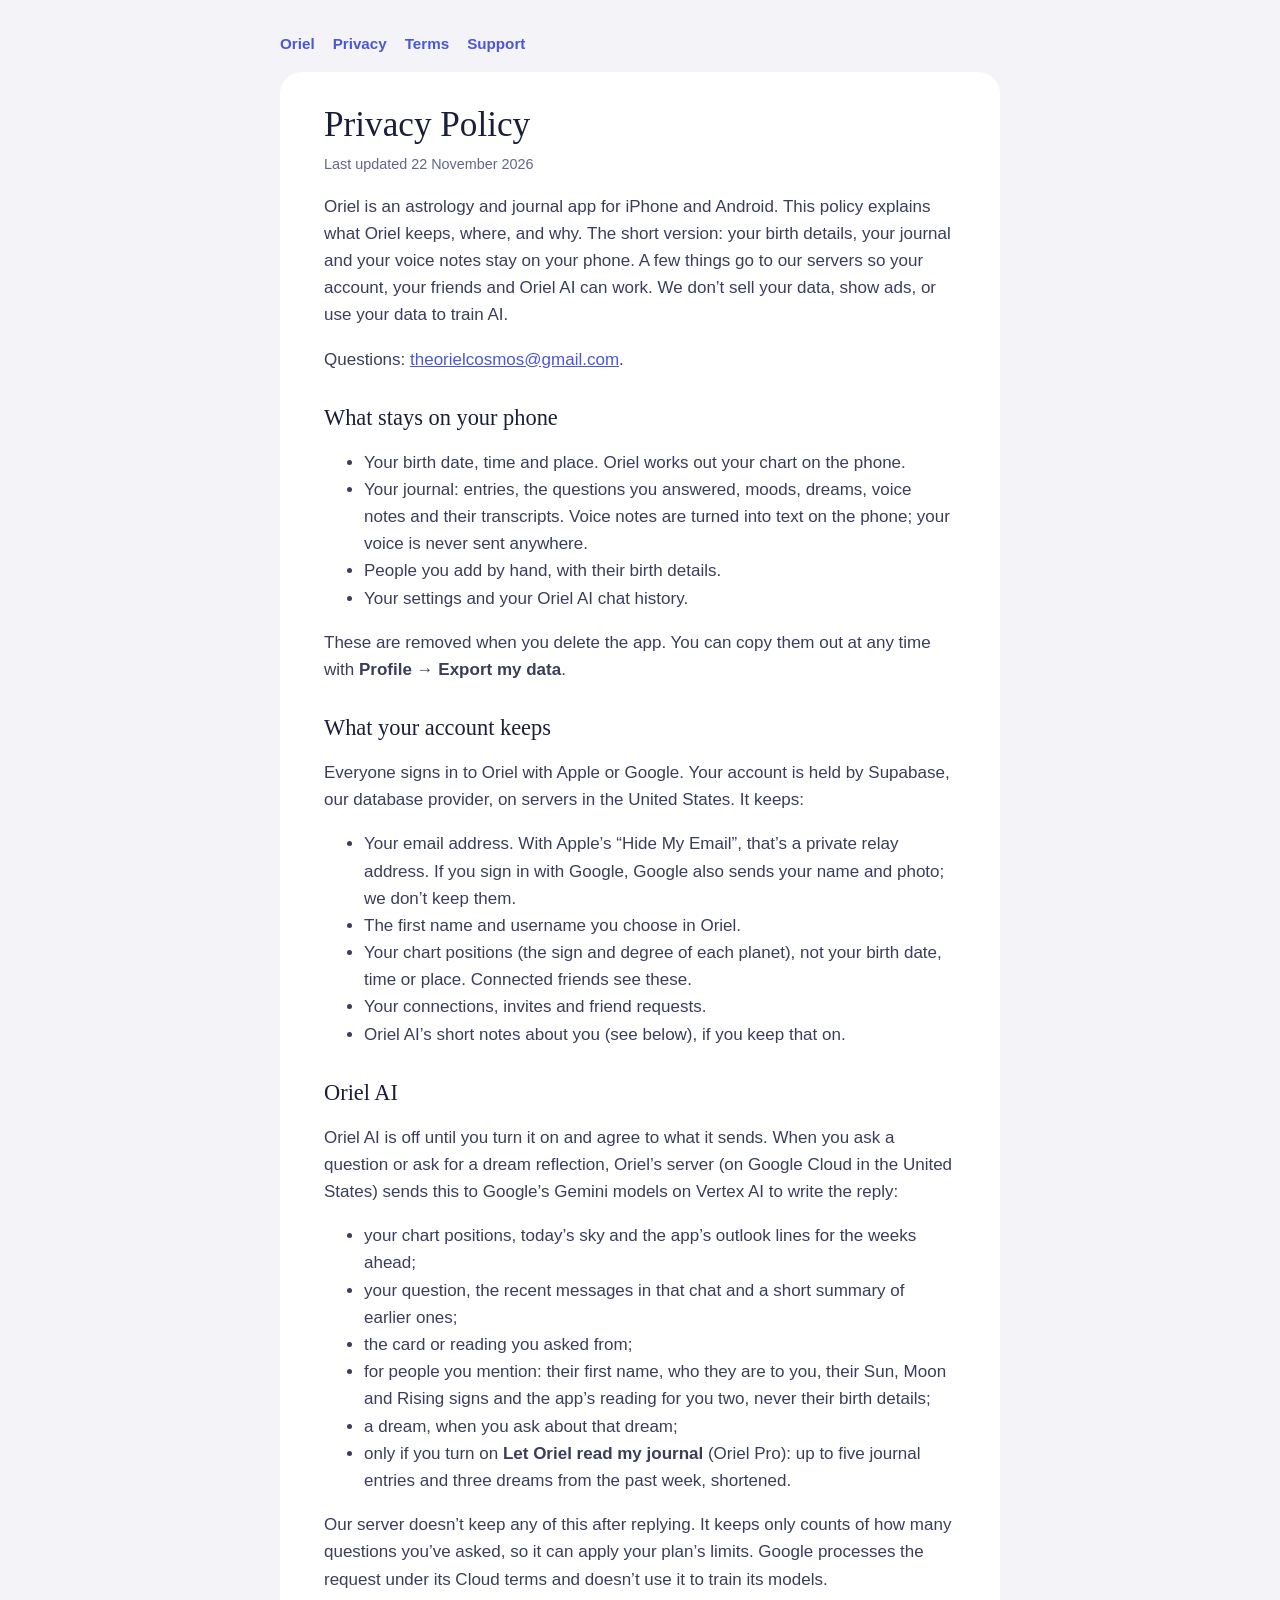
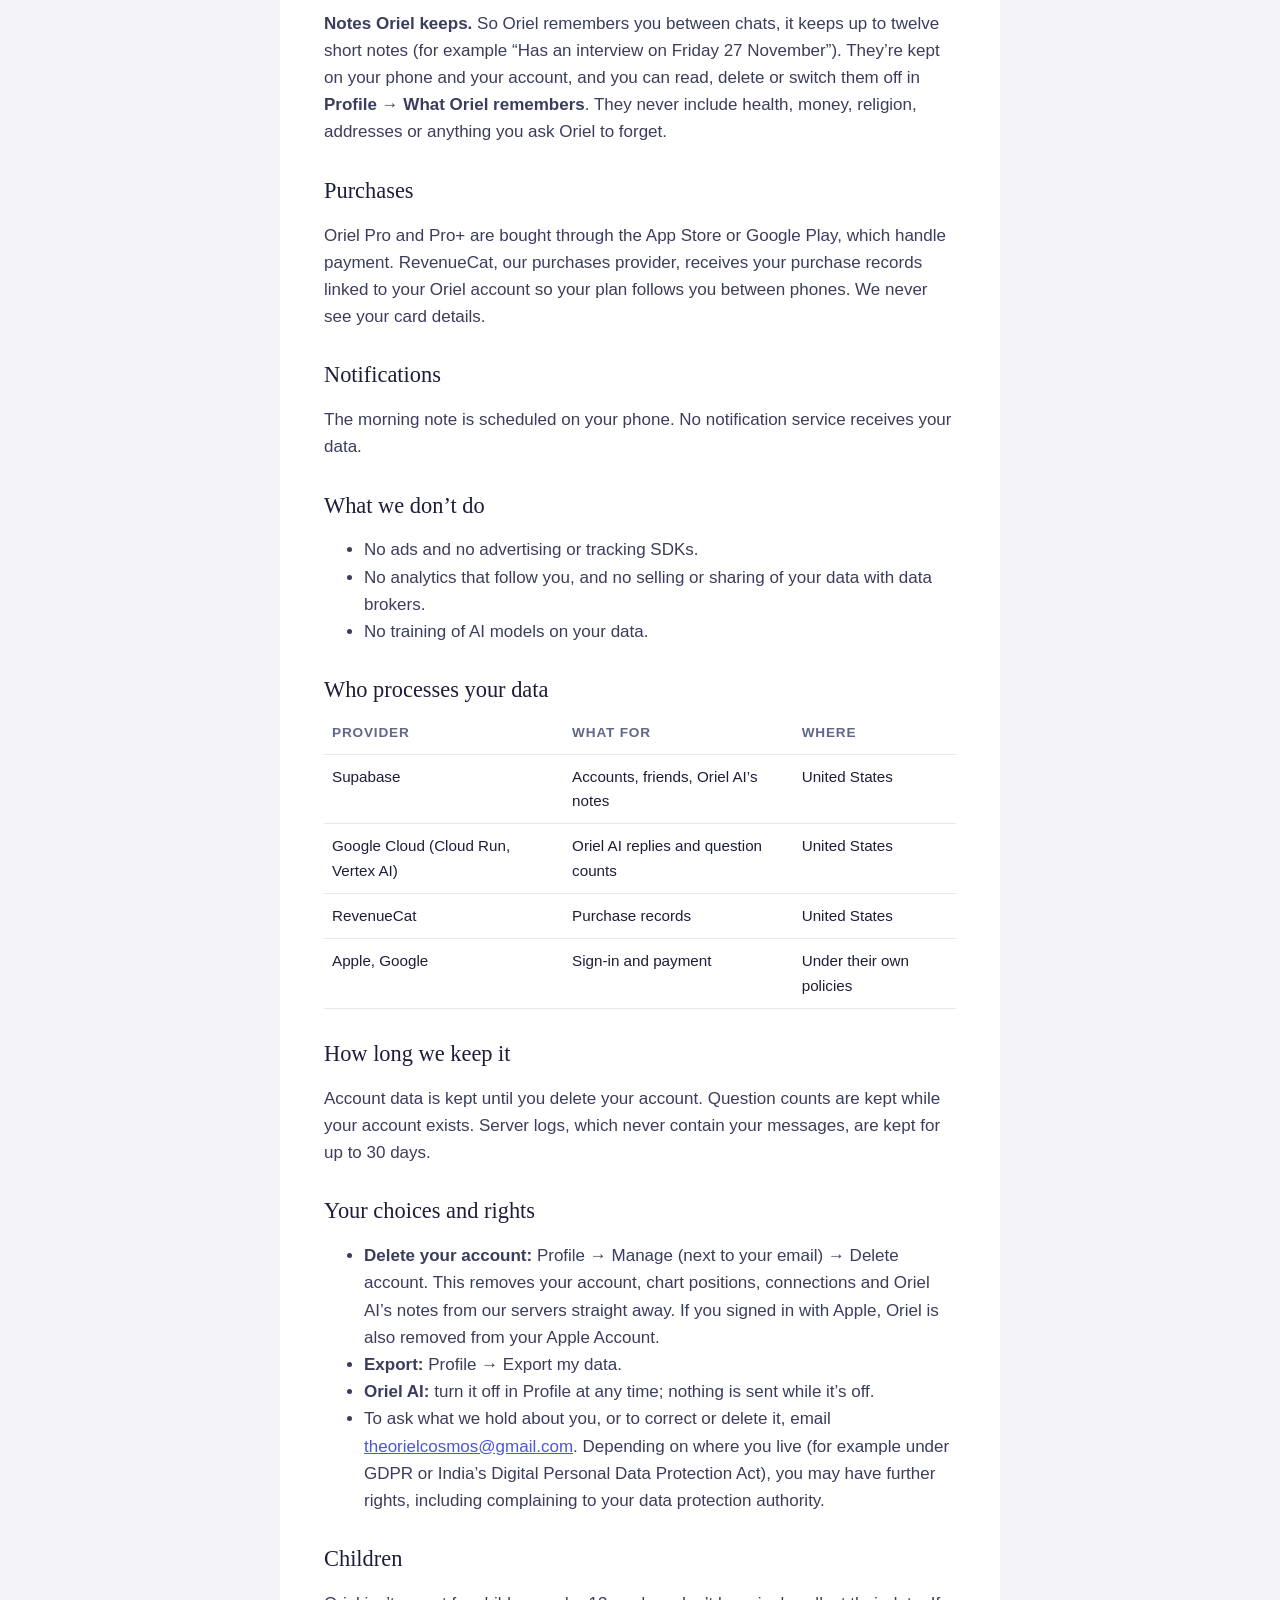
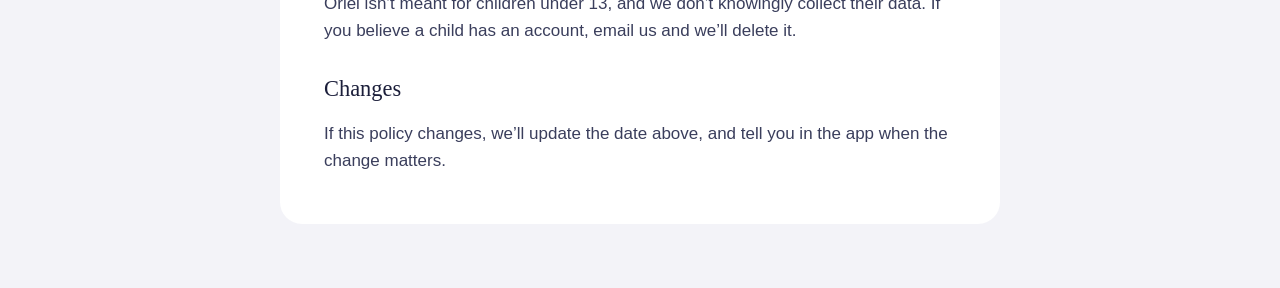
==== privacy.html @ 0ecb11df "Oriel privacy policy, terms and support pages Co-Authored-By: Claude Opus 5.5 <noreply@anthropic.com" ====
<!doctype html>
<html lang="en">
<head>
<meta charset="utf-8">
<meta name="viewport" content="width=device-width, initial-scale=1, viewport-fit=cover">
<title>Oriel Privacy Policy</title>
<link rel="stylesheet" href="style.css">
</head>
<body>
<nav><a href="./">Oriel</a><a href="privacy.html">Privacy</a><a href="terms.html">Terms</a><a href="support.html">Support</a></nav>
<main>
<h1>Privacy Policy</h1>
<p class="updated">Last updated 22 November 2026</p>

<p>Oriel is an astrology and journal app for iPhone and Android. This policy explains what Oriel keeps, where, and why. The short version: your birth details, your journal and your voice notes stay on your phone. A few things go to our servers so your account, your friends and Oriel AI can work. We don’t sell your data, show ads, or use your data to train AI.</p>
<p>Questions: <a href="mailto:theorielcosmos@gmail.com">theorielcosmos@gmail.com</a>.</p>

<h2>What stays on your phone</h2>
<ul>
<li>Your birth date, time and place. Oriel works out your chart on the phone.</li>
<li>Your journal: entries, the questions you answered, moods, dreams, voice notes and their transcripts. Voice notes are turned into text on the phone; your voice is never sent anywhere.</li>
<li>People you add by hand, with their birth details.</li>
<li>Your settings and your Oriel AI chat history.</li>
</ul>
<p>These are removed when you delete the app. You can copy them out at any time with <strong>Profile → Export my data</strong>.</p>

<h2>What your account keeps</h2>
<p>Everyone signs in to Oriel with Apple or Google. Your account is held by Supabase, our database provider, on servers in the United States. It keeps:</p>
<ul>
<li>Your email address. With Apple’s “Hide My Email”, that’s a private relay address. If you sign in with Google, Google also sends your name and photo; we don’t keep them.</li>
<li>The first name and username you choose in Oriel.</li>
<li>Your chart positions (the sign and degree of each planet), not your birth date, time or place. Connected friends see these.</li>
<li>Your connections, invites and friend requests.</li>
<li>Oriel AI’s short notes about you (see below), if you keep that on.</li>
</ul>

<h2>Oriel AI</h2>
<p>Oriel AI is off until you turn it on and agree to what it sends. When you ask a question or ask for a dream reflection, Oriel’s server (on Google Cloud in the United States) sends this to Google’s Gemini models on Vertex AI to write the reply:</p>
<ul>
<li>your chart positions, today’s sky and the app’s outlook lines for the weeks ahead;</li>
<li>your question, the recent messages in that chat and a short summary of earlier ones;</li>
<li>the card or reading you asked from;</li>
<li>for people you mention: their first name, who they are to you, their Sun, Moon and Rising signs and the app’s reading for you two, never their birth details;</li>
<li>a dream, when you ask about that dream;</li>
<li>only if you turn on <strong>Let Oriel read my journal</strong> (Oriel Pro): up to five journal entries and three dreams from the past week, shortened.</li>
</ul>
<p>Our server doesn’t keep any of this after replying. It keeps only counts of how many questions you’ve asked, so it can apply your plan’s limits. Google processes the request under its Cloud terms and doesn’t use it to train its models.</p>
<p><strong>Notes Oriel keeps.</strong> So Oriel remembers you between chats, it keeps up to twelve short notes (for example “Has an interview on Friday 27 November”). They’re kept on your phone and your account, and you can read, delete or switch them off in <strong>Profile → What Oriel remembers</strong>. They never include health, money, religion, addresses or anything you ask Oriel to forget.</p>

<h2>Purchases</h2>
<p>Oriel Pro and Pro+ are bought through the App Store or Google Play, which handle payment. RevenueCat, our purchases provider, receives your purchase records linked to your Oriel account so your plan follows you between phones. We never see your card details.</p>

<h2>Notifications</h2>
<p>The morning note is scheduled on your phone. No notification service receives your data.</p>

<h2>What we don’t do</h2>
<ul>
<li>No ads and no advertising or tracking SDKs.</li>
<li>No analytics that follow you, and no selling or sharing of your data with data brokers.</li>
<li>No training of AI models on your data.</li>
</ul>

<h2>Who processes your data</h2>
<div class="wrap"><table>
<tr><th>Provider</th><th>What for</th><th>Where</th></tr>
<tr><td>Supabase</td><td>Accounts, friends, Oriel AI’s notes</td><td>United States</td></tr>
<tr><td>Google Cloud (Cloud Run, Vertex AI)</td><td>Oriel AI replies and question counts</td><td>United States</td></tr>
<tr><td>RevenueCat</td><td>Purchase records</td><td>United States</td></tr>
<tr><td>Apple, Google</td><td>Sign-in and payment</td><td>Under their own policies</td></tr>
</table></div>

<h2>How long we keep it</h2>
<p>Account data is kept until you delete your account. Question counts are kept while your account exists. Server logs, which never contain your messages, are kept for up to 30 days.</p>

<h2>Your choices and rights</h2>
<ul>
<li><strong>Delete your account:</strong> Profile → Manage (next to your email) → Delete account. This removes your account, chart positions, connections and Oriel AI’s notes from our servers straight away. If you signed in with Apple, Oriel is also removed from your Apple Account.</li>
<li><strong>Export:</strong> Profile → Export my data.</li>
<li><strong>Oriel AI:</strong> turn it off in Profile at any time; nothing is sent while it’s off.</li>
<li>To ask what we hold about you, or to correct or delete it, email <a href="mailto:theorielcosmos@gmail.com">theorielcosmos@gmail.com</a>. Depending on where you live (for example under GDPR or India’s Digital Personal Data Protection Act), you may have further rights, including complaining to your data protection authority.</li>
</ul>

<h2>Children</h2>
<p>Oriel isn’t meant for children under 13, and we don’t knowingly collect their data. If you believe a child has an account, email us and we’ll delete it.</p>

<h2>Changes</h2>
<p>If this policy changes, we’ll update the date above, and tell you in the app when the change matters.</p>
</main>
</body>
</html>
---- style.css ----
:root { --bg: #F3F3F8; --surface: #FFFFFF; --ink: #1B1E3A; --soft: #3A3E5C; --muted: #61678A; --link: #4A57D6; --line: rgba(27,30,58,0.10); }
@media (prefers-color-scheme: dark) { :root { --bg: #12152B; --surface: #1C2042; --ink: #ECEEFF; --soft: #C9CCEA; --muted: #A0A6D0; --link: #AAB4FF; --line: rgba(236,238,255,0.12); color-scheme: dark; } }
* { box-sizing: border-box; }
body { margin: 0; background: var(--bg); color: var(--ink); font: 17px/1.6 "Hanken Grotesk", -apple-system, "Segoe UI", Roboto, Arial, sans-serif; padding: 32px max(16px, env(safe-area-inset-left)) 64px max(16px, env(safe-area-inset-right)); }
main { max-width: 720px; margin: 0 auto; background: var(--surface); border-radius: 22px; padding: 32px clamp(20px, 5vw, 44px); }
h1, h2 { font-family: "Marcellus", Georgia, serif; font-weight: 400; line-height: 1.2; }
h1 { font-size: 2.2rem; margin: 0 0 6px; }
h2 { font-size: 1.4rem; margin: 32px 0 8px; }
p, li { color: var(--soft); }
a { color: var(--link); }
.updated { color: var(--muted); font-size: 0.9rem; margin-top: 0; }
nav { max-width: 720px; margin: 0 auto 16px; display: flex; gap: 18px; font-size: 0.95rem; }
nav a { text-decoration: none; font-weight: 600; }
table { width: 100%; border-collapse: collapse; font-size: 0.95rem; }
th, td { text-align: left; vertical-align: top; padding: 10px 8px; border-bottom: 1px solid var(--line); }
th { color: var(--muted); font-weight: 600; font-size: 0.85rem; text-transform: uppercase; letter-spacing: 0.06em; }
.wrap { overflow-x: auto; }
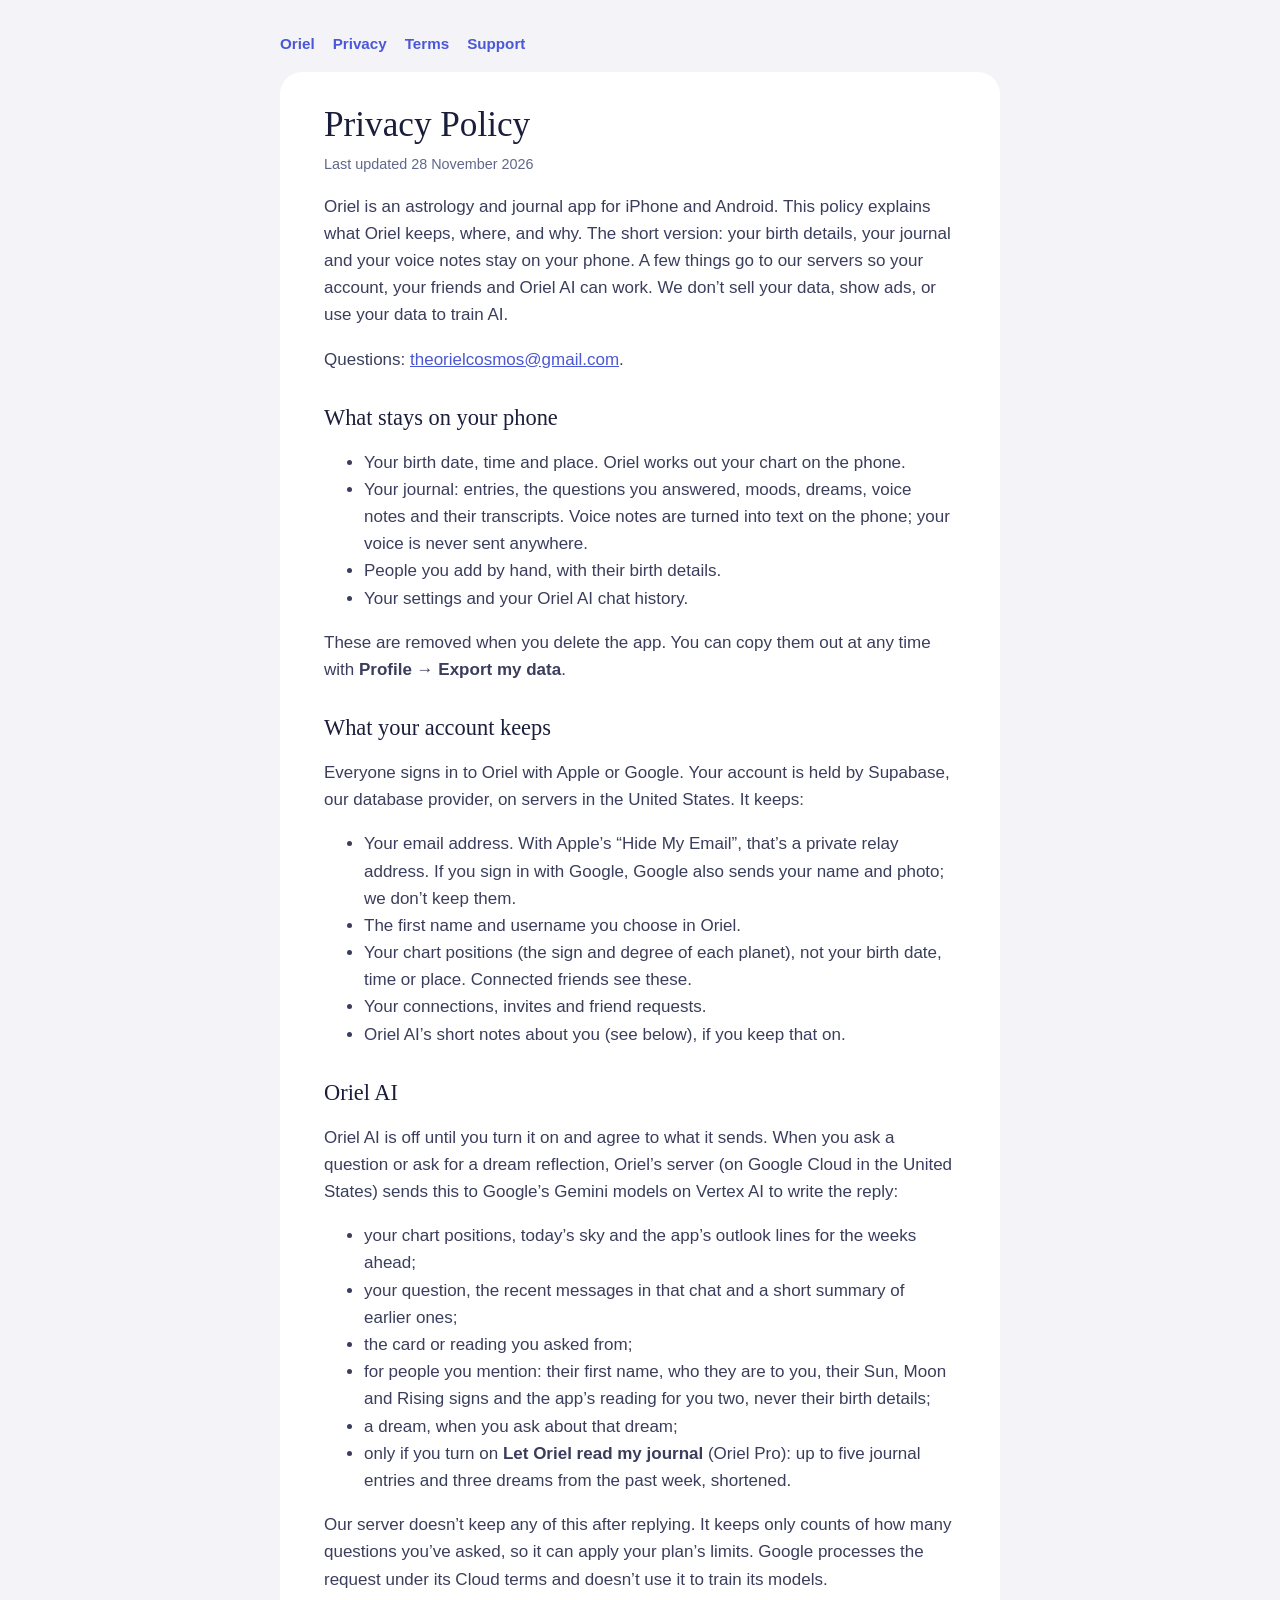
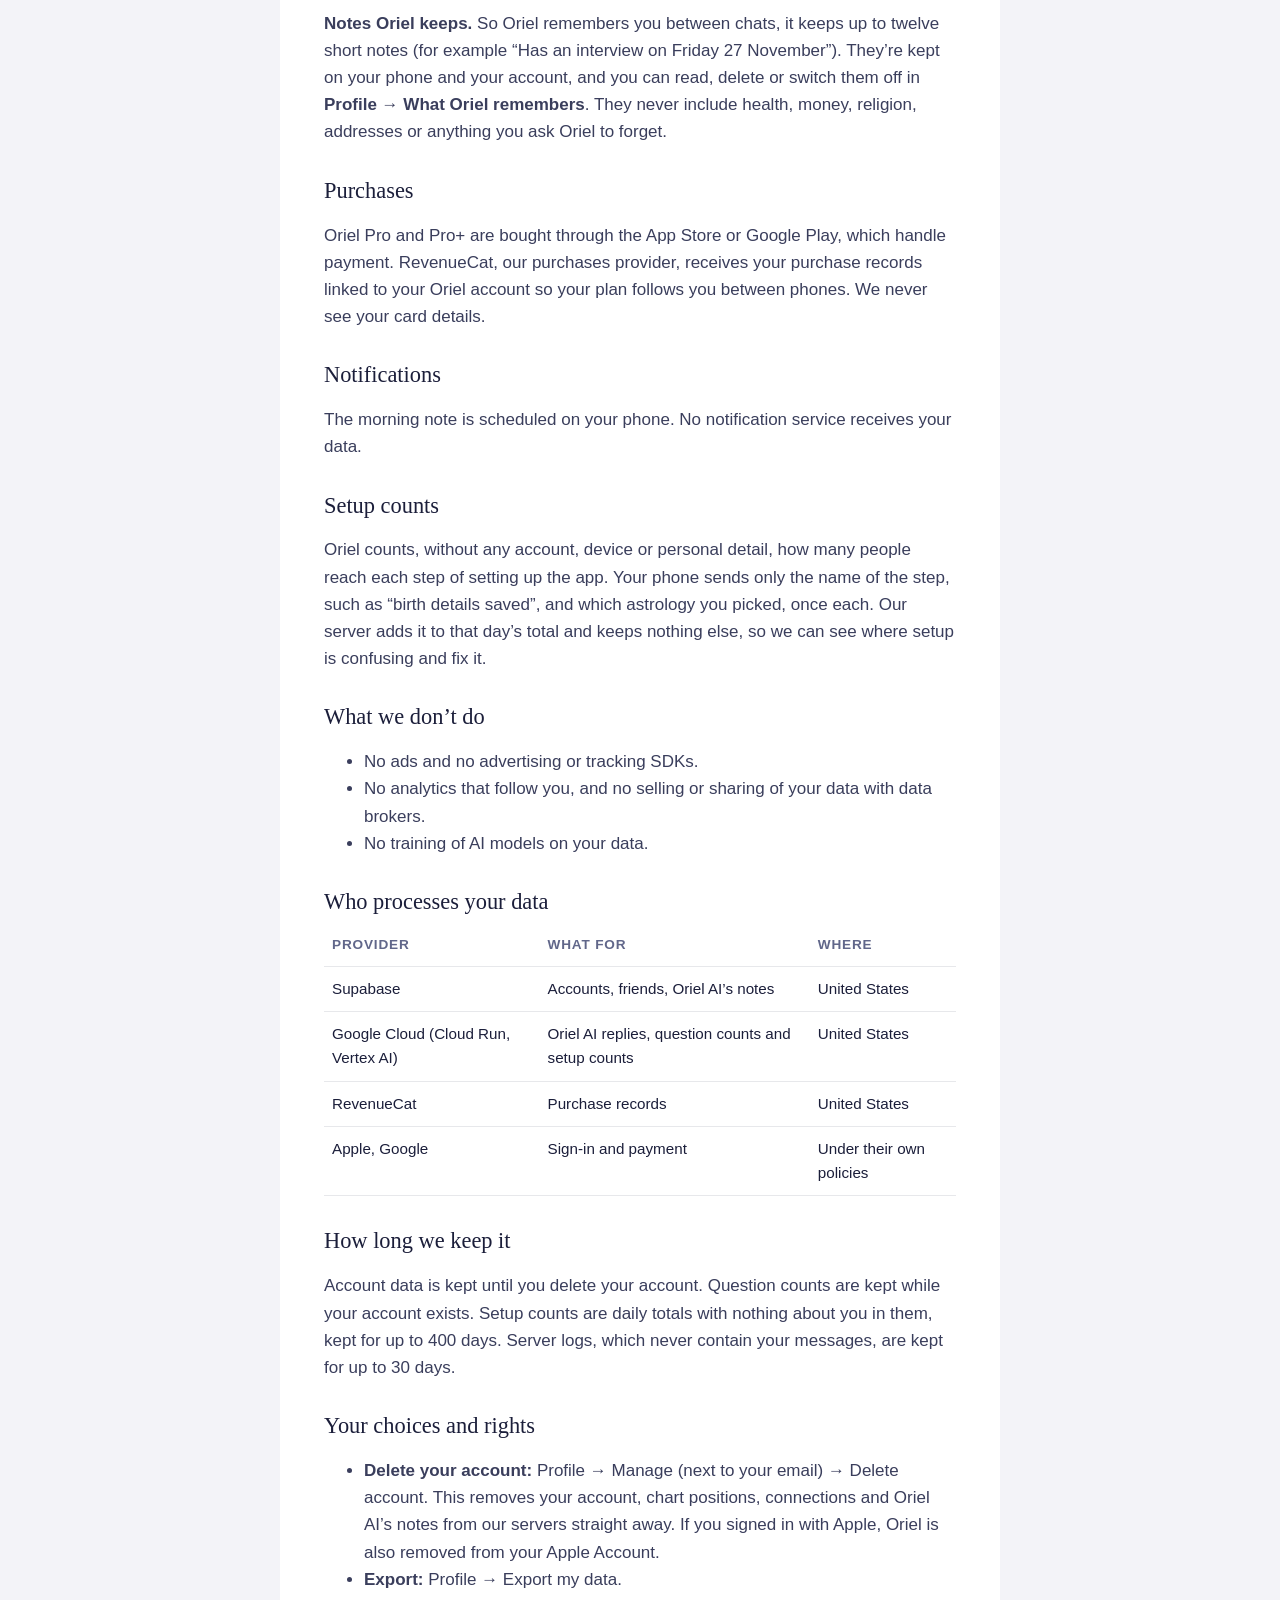
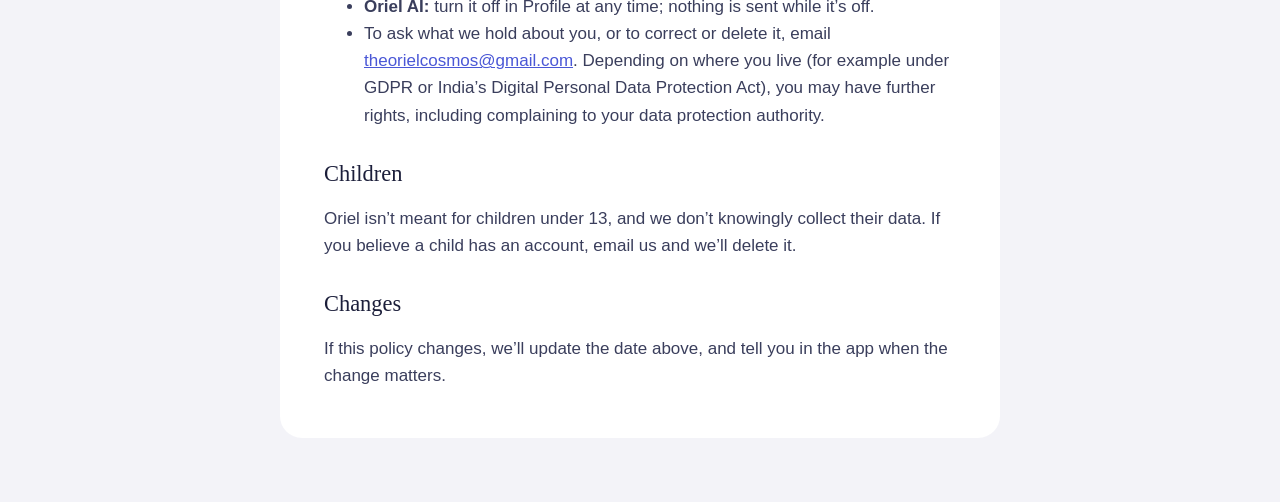
==== commit 451b4168: "Privacy: anonymous setup counts Oriel counts how many people reach each step of setting up, with no " ====
--- a/privacy.html
+++ b/privacy.html
@@ -10,7 +10,7 @@
 <nav><a href="./">Oriel</a><a href="privacy.html">Privacy</a><a href="terms.html">Terms</a><a href="support.html">Support</a></nav>
 <main>
 <h1>Privacy Policy</h1>
-<p class="updated">Last updated 22 November 2026</p>
+<p class="updated">Last updated 28 November 2026</p>
 
 <p>Oriel is an astrology and journal app for iPhone and Android. This policy explains what Oriel keeps, where, and why. The short version: your birth details, your journal and your voice notes stay on your phone. A few things go to our servers so your account, your friends and Oriel AI can work. We don’t sell your data, show ads, or use your data to train AI.</p>
 <p>Questions: <a href="mailto:theorielcosmos@gmail.com">theorielcosmos@gmail.com</a>.</p>
@@ -53,6 +53,9 @@
 <h2>Notifications</h2>
 <p>The morning note is scheduled on your phone. No notification service receives your data.</p>
 
+<h2>Setup counts</h2>
+<p>Oriel counts, without any account, device or personal detail, how many people reach each step of setting up the app. Your phone sends only the name of the step, such as “birth details saved”, and which astrology you picked, once each. Our server adds it to that day’s total and keeps nothing else, so we can see where setup is confusing and fix it.</p>
+
 <h2>What we don’t do</h2>
 <ul>
 <li>No ads and no advertising or tracking SDKs.</li>
@@ -64,13 +67,13 @@
 <div class="wrap"><table>
 <tr><th>Provider</th><th>What for</th><th>Where</th></tr>
 <tr><td>Supabase</td><td>Accounts, friends, Oriel AI’s notes</td><td>United States</td></tr>
-<tr><td>Google Cloud (Cloud Run, Vertex AI)</td><td>Oriel AI replies and question counts</td><td>United States</td></tr>
+<tr><td>Google Cloud (Cloud Run, Vertex AI)</td><td>Oriel AI replies, question counts and setup counts</td><td>United States</td></tr>
 <tr><td>RevenueCat</td><td>Purchase records</td><td>United States</td></tr>
 <tr><td>Apple, Google</td><td>Sign-in and payment</td><td>Under their own policies</td></tr>
 </table></div>
 
 <h2>How long we keep it</h2>
-<p>Account data is kept until you delete your account. Question counts are kept while your account exists. Server logs, which never contain your messages, are kept for up to 30 days.</p>
+<p>Account data is kept until you delete your account. Question counts are kept while your account exists. Setup counts are daily totals with nothing about you in them, kept for up to 400 days. Server logs, which never contain your messages, are kept for up to 30 days.</p>
 
 <h2>Your choices and rights</h2>
 <ul>
